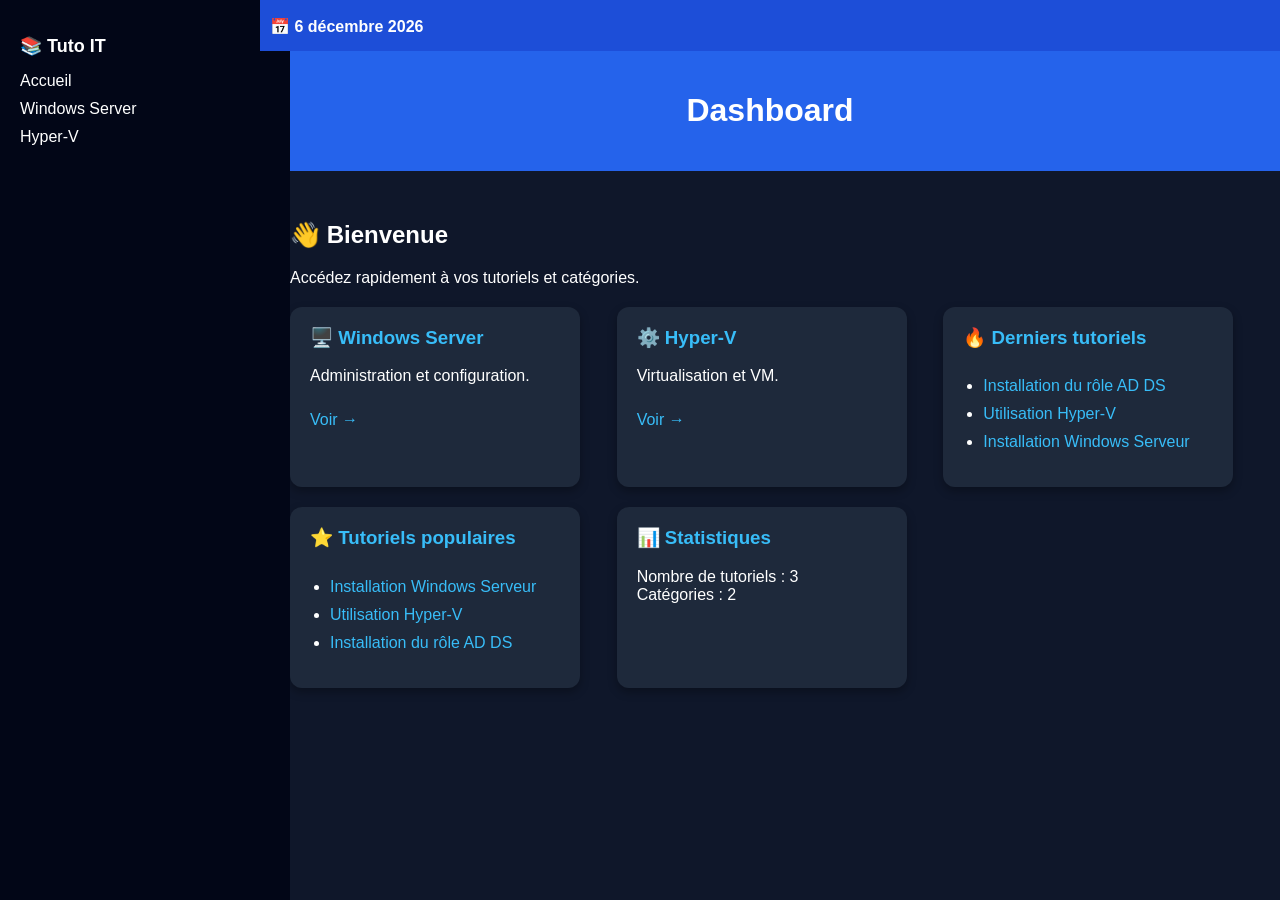
==== index.html @ 831eda67 "Update index.html" ====
<!DOCTYPE html>
<html lang="fr">
<head>
  <meta charset="UTF-8">
  <meta name="viewport" content="width=device-width, initial-scale=1.0">
  <title>Dashboard - Tuto IT</title>
  <link rel="stylesheet" href="style.css">
  <style>
    .dashboard {
      display: grid;
      grid-template-columns: repeat(auto-fit, minmax(250px, 1fr));
      gap: 20px;
      margin-top: 20px;
    }

    .card {
      background: #1e293b;
      padding: 20px;
      border-radius: 12px;
      box-shadow: 0 4px 10px rgba(0,0,0,0.3);
    }

    .card h3 {
      margin-top: 0;
      color: #38bdf8;
    }

    .card a {
      display: inline-block;
      margin-top: 10px;
      color: #38bdf8;
      text-decoration: none;
    }

    ul {
      padding-left: 20px;
    }
  </style>
</head>
<body>

<div class="sidebar">
  <h2>📚 Tuto IT</h2>
  <a href="index.html">Accueil</a>
  <a href="windows-server.html">Windows Server</a>
  <a href="hyper-v.html">Hyper-V</a>
</div>

<div class="main">

  <div class="marquee">
    <span class="date" id="date"></span>
    <p>🚀 Nouveautés : Hyper-V • Windows Server • Debian</p>
  </div>

  <header>
    <h1>Dashboard</h1>
  </header>

  <div class="container">

    <h2>👋 Bienvenue</h2>
    <p>Accédez rapidement à vos tutoriels et catégories.</p>

    <div class="dashboard">

      <div class="card">
        <h3>🖥️ Windows Server</h3>
        <p>Administration et configuration.</p>
        <a href="windows-server.html">Voir →</a>
      </div>

      <div class="card">
        <h3>⚙️ Hyper-V</h3>
        <p>Virtualisation et VM.</p>
        <a href="hyper-v.html">Voir →</a>
      </div>

      <div class="card">
        <h3>🔥 Derniers tutoriels</h3>
        <ul id="latestTutorials"></ul>
      </div>

      <div class="card">
        <h3>⭐ Tutoriels populaires</h3>
        <ul id="popularTutorials"></ul>
      </div>

      <div class="card">
        <h3>📊 Statistiques</h3>
        <p id="stats"></p>
      </div>

    </div>

  </div>

</div>

<script>
// DATE
const dateElement = document.getElementById("date");
const today = new Date();
const formattedDate = today.toLocaleDateString('fr-FR', { day:'numeric', month:'long', year:'numeric' });
dateElement.textContent = "📅 " + formattedDate.charAt(0).toUpperCase() + formattedDate.slice(1);

// BASE DE DONNÉES SIMULÉE DES TUTORIELS
const tutorials = [
  { title: "Installation Windows Serveur", link: "installation-windows-server.html", category: "Windows", views: 120 },
  { title: "Utilisation Hyper-V", link: "hyper-v.html", category: "Virtualisation", views: 95 },
  { title: "Installation du rôle AD DS", link: "installation-ad-ds.html", category: "Windows", views: 10 }
];

// DERNIERS TUTORIELS
const latestList = document.getElementById("latestTutorials");
tutorials.slice().reverse().forEach(tuto => {
  const li = document.createElement("li");
  li.innerHTML = `<a href="${tuto.link}">${tuto.title}</a>`;
  latestList.appendChild(li);
});

// TUTORIELS POPULAIRES
const popularList = document.getElementById("popularTutorials");
tutorials
  .slice()
  .sort((a,b)=>b.views-a.views)
  .forEach(tuto => {
    const li = document.createElement("li");
    li.innerHTML = `<a href="${tuto.link}">${tuto.title}</a>`;
    popularList.appendChild(li);
  });

// STATISTIQUES
const stats = document.getElementById("stats");
const categories = [...new Set(tutorials.map(t => t.category))];
stats.innerHTML = `Nombre de tutoriels : ${tutorials.length}<br>Catégories : ${categories.length}`;
</script>

</body>
</html>
---- style.css ----
body {
  margin: 0;
  font-family: Arial;
  background-color: #0f172a;
  color: white;
}

header {
  background: #2563eb;
  padding: 20px;
  text-align: center;
}

nav {
  background: #020617;
  padding: 10px;
  text-align: center;
}

nav a {
  color: white;
  margin: 0 10px;
  text-decoration: none;
}

.container {
  padding: 30px;
}

.card {
  background: #1e293b;
  padding: 20px;
  border-radius: 10px;
  width: 250px;
}

a {
  color: #38bdf8;
}
body {
  margin: 0;
  font-family: Arial;
  background-color: #0f172a;
  color: white;
  display: flex;
}

/* SIDEBAR */
.sidebar {
  width: 250px;
  background: #020617;
  height: 100vh;
  padding: 20px;
  position: fixed;
}

.sidebar h2 {
  font-size: 18px;
}

.sidebar a {
  display: block;
  color: white;
  text-decoration: none;
  margin: 10px 0;
}

.sidebar a:hover {
  color: #38bdf8;
}

/* CONTENU */
.main {
  margin-left: 260px;
  width: 100%;
}

/* HEADER */
header {
  background: #2563eb;
  padding: 20px;
  text-align: center;
}

/* MARQUEE */
.marquee {
  position: relative;
  background-color: #1d4ed8;
  overflow: hidden;
  white-space: nowrap;
  padding-left: 160px;
}

.date {
  position: absolute;
  left: 10px;
  top: 50%;
  transform: translateY(-50%);
  font-weight: bold;
}

.marquee p {
  display: inline-block;
  padding-left: 100%;
  animation: scroll 15s linear infinite;
}

@keyframes scroll {
  0% { transform: translateX(0); }
  100% { transform: translateX(-100%); }
}

/* CONTENU */
.container {
  padding: 30px;
}

/* RECHERCHE */
.search {
  width: 90%;
  padding: 10px;
  margin-bottom: 20px;
  border-radius: 8px;
  border: none;
}
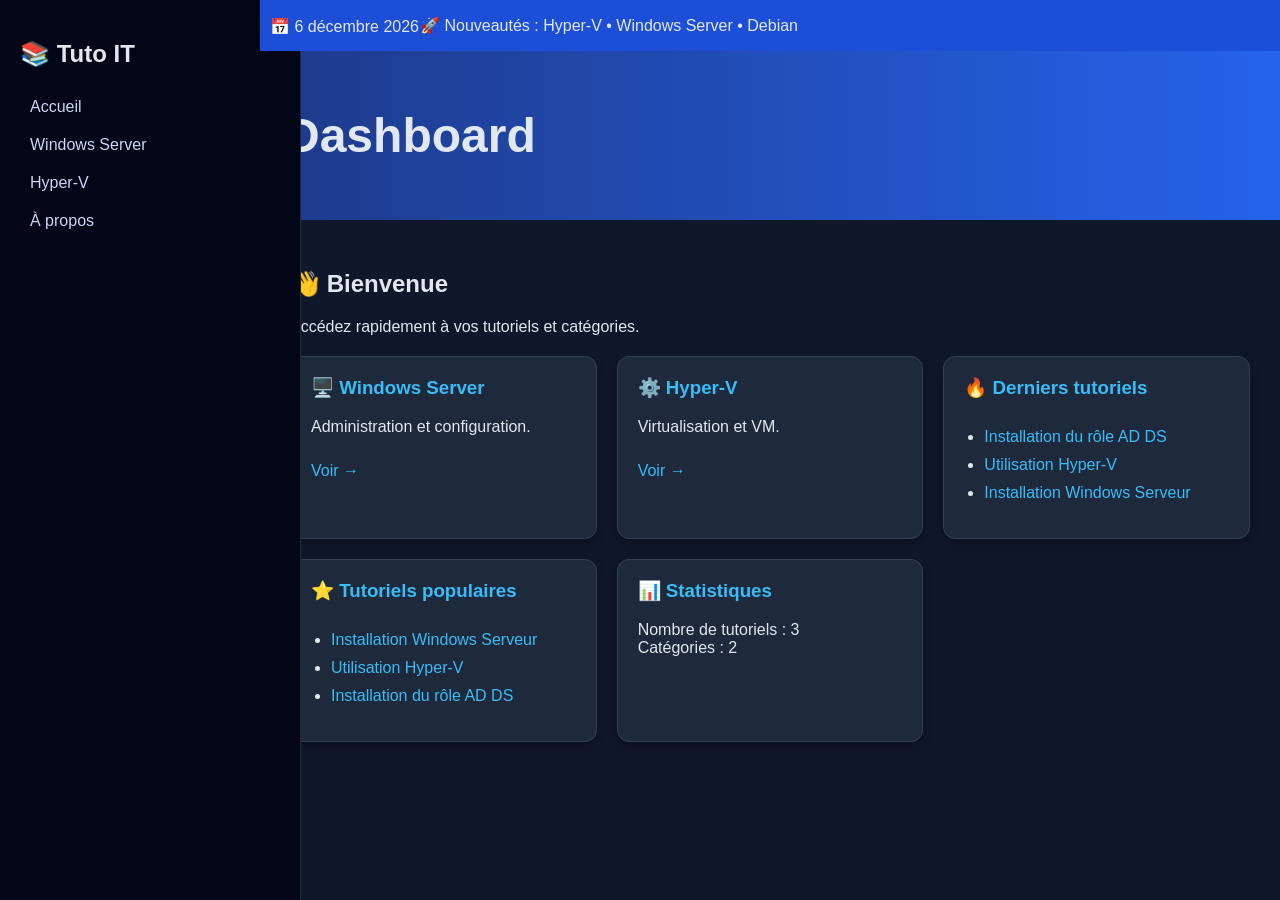
==== commit 15ff9132: "Update index.html" ====
--- a/index.html
+++ b/index.html
@@ -44,6 +44,7 @@
   <a href="index.html">Accueil</a>
   <a href="windows-server.html">Windows Server</a>
   <a href="hyper-v.html">Hyper-V</a>
+  <a href="about.html">À propos</a>
 </div>
 
 <div class="main">
--- a/style.css
+++ b/style.css
@@ -1,75 +1,40 @@
 body {
   margin: 0;
-  font-family: Arial;
+  font-family: "Segoe UI", Arial, sans-serif;
   background-color: #0f172a;
-  color: white;
-}
-
-header {
-  background: #2563eb;
-  padding: 20px;
-  text-align: center;
-}
-
-nav {
-  background: #020617;
-  padding: 10px;
-  text-align: center;
-}
-
-nav a {
-  color: white;
-  margin: 0 10px;
-  text-decoration: none;
-}
-
-.container {
-  padding: 30px;
-}
-
-.card {
-  background: #1e293b;
-  padding: 20px;
-  border-radius: 10px;
-  width: 250px;
-}
-
-a {
-  color: #38bdf8;
-}
-body {
-  margin: 0;
-  font-family: Arial;
-  background-color: #0f172a;
-  color: white;
+  color: #e2e8f0;
   display: flex;
 }
 
 /* SIDEBAR */
 .sidebar {
-  width: 250px;
+  width: 260px;
   background: #020617;
   height: 100vh;
   padding: 20px;
   position: fixed;
+  border-right: 1px solid #1e293b;
 }
 
 .sidebar h2 {
-  font-size: 18px;
+  margin-bottom: 20px;
 }
 
 .sidebar a {
   display: block;
-  color: white;
+  padding: 10px;
+  border-radius: 8px;
+  color: #cbd5f5;
   text-decoration: none;
-  margin: 10px 0;
+  transition: 0.2s;
 }
 
 .sidebar a:hover {
+  background: #1e293b;
   color: #38bdf8;
 }
 
-/* CONTENU */
+/* MAIN */
 .main {
   margin-left: 260px;
   width: 100%;
@@ -77,18 +42,28 @@
 
 /* HEADER */
 header {
-  background: #2563eb;
-  padding: 20px;
-  text-align: center;
+  background: linear-gradient(90deg, #1e3a8a, #2563eb);
+  padding: 25px;
+  font-size: 1.5rem;
+  font-weight: bold;
 }
 
 /* MARQUEE */
 .marquee {
   position: relative;
-  background-color: #1d4ed8;
+  background: #1d4ed8;
+  padding-left: 160px;
   overflow: hidden;
+}
+
+.marquee p {
+  animation: scroll 15s linear infinite;
   white-space: nowrap;
-  padding-left: 160px;
+}
+
+@keyframes scroll {
+  0% { transform: translateX(100%); }
+  100% { transform: translateX(-100%); }
 }
 
 .date {
@@ -96,18 +71,6 @@
   left: 10px;
   top: 50%;
   transform: translateY(-50%);
-  font-weight: bold;
-}
-
-.marquee p {
-  display: inline-block;
-  padding-left: 100%;
-  animation: scroll 15s linear infinite;
-}
-
-@keyframes scroll {
-  0% { transform: translateX(0); }
-  100% { transform: translateX(-100%); }
 }
 
 /* CONTENU */
@@ -115,11 +78,55 @@
   padding: 30px;
 }
 
+/* CARDS DASHBOARD */
+.dashboard {
+  display: grid;
+  grid-template-columns: repeat(auto-fit, minmax(250px, 1fr));
+  gap: 20px;
+}
+
+.card {
+  background: #1e293b;
+  padding: 20px;
+  border-radius: 16px;
+  transition: 0.3s;
+  border: 1px solid #334155;
+}
+
+.card:hover {
+  transform: translateY(-5px);
+  border-color: #38bdf8;
+}
+
+/* ARTICLES */
+article {
+  background: #1e293b;
+  padding: 20px;
+  border-radius: 12px;
+  margin-bottom: 20px;
+  border-left: 5px solid #38bdf8;
+}
+
+/* BOUTONS */
+button {
+  background: #2563eb;
+  border: none;
+  padding: 10px 15px;
+  border-radius: 8px;
+  color: white;
+  cursor: pointer;
+  transition: 0.3s;
+}
+
+button:hover {
+  background: #1e40af;
+}
+
 /* RECHERCHE */
-.search {
+input {
   width: 90%;
   padding: 10px;
-  margin-bottom: 20px;
   border-radius: 8px;
   border: none;
+  margin-bottom: 10px;
 }
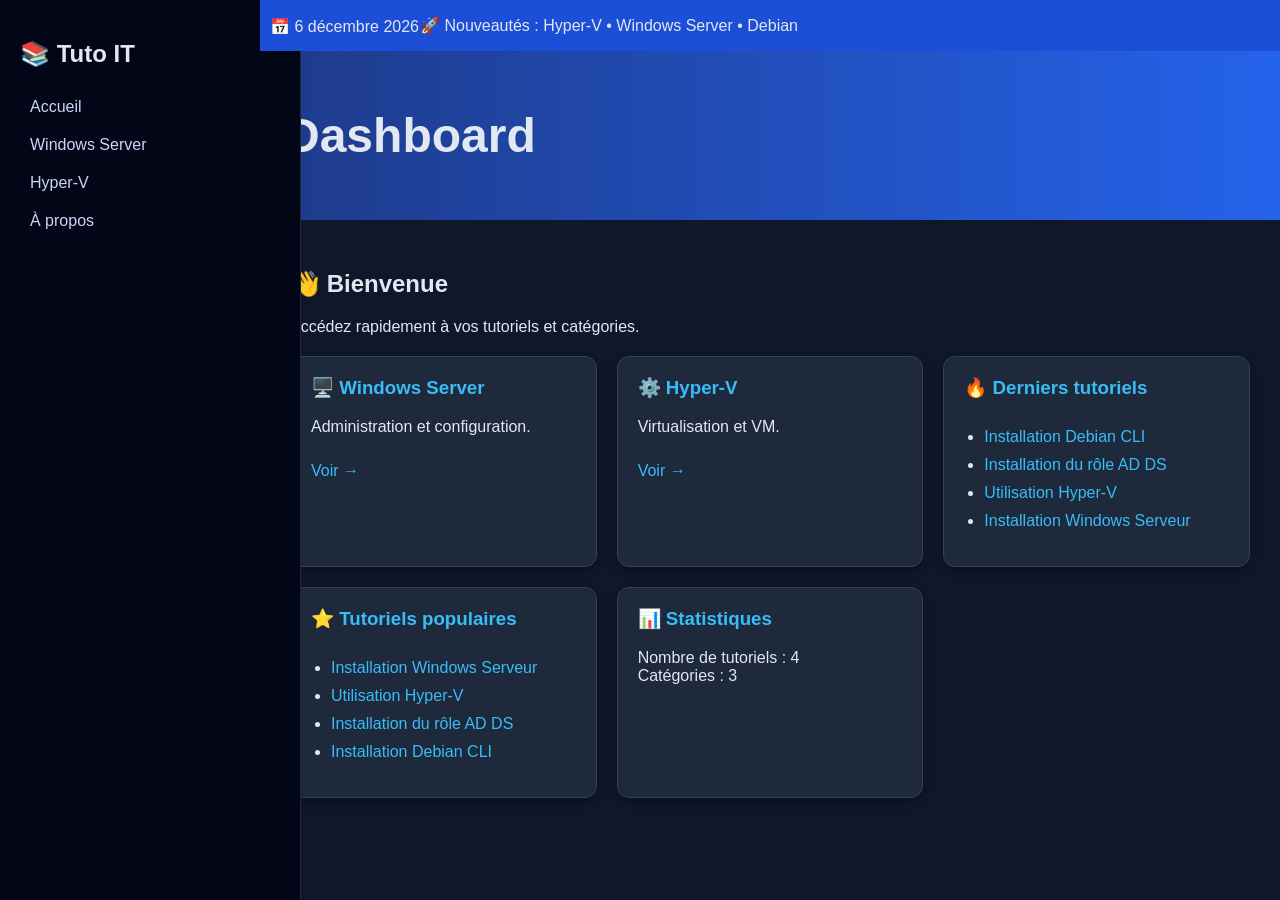
==== commit 2b197737: "Update index.html" ====
--- a/index.html
+++ b/index.html
@@ -109,7 +109,8 @@
 const tutorials = [
   { title: "Installation Windows Serveur", link: "installation-windows-server.html", category: "Windows", views: 120 },
   { title: "Utilisation Hyper-V", link: "hyper-v.html", category: "Virtualisation", views: 95 },
-  { title: "Installation du rôle AD DS", link: "installation-ad-ds.html", category: "Windows", views: 10 }
+  { title: "Installation du rôle AD DS", link: "installation-ad-ds.html", category: "Windows", views: 10 },
+  { title: "Installation Debian CLI", link: "installation-debian-cli.html", category: "Linux", views: 0 }
 ];
 
 // DERNIERS TUTORIELS
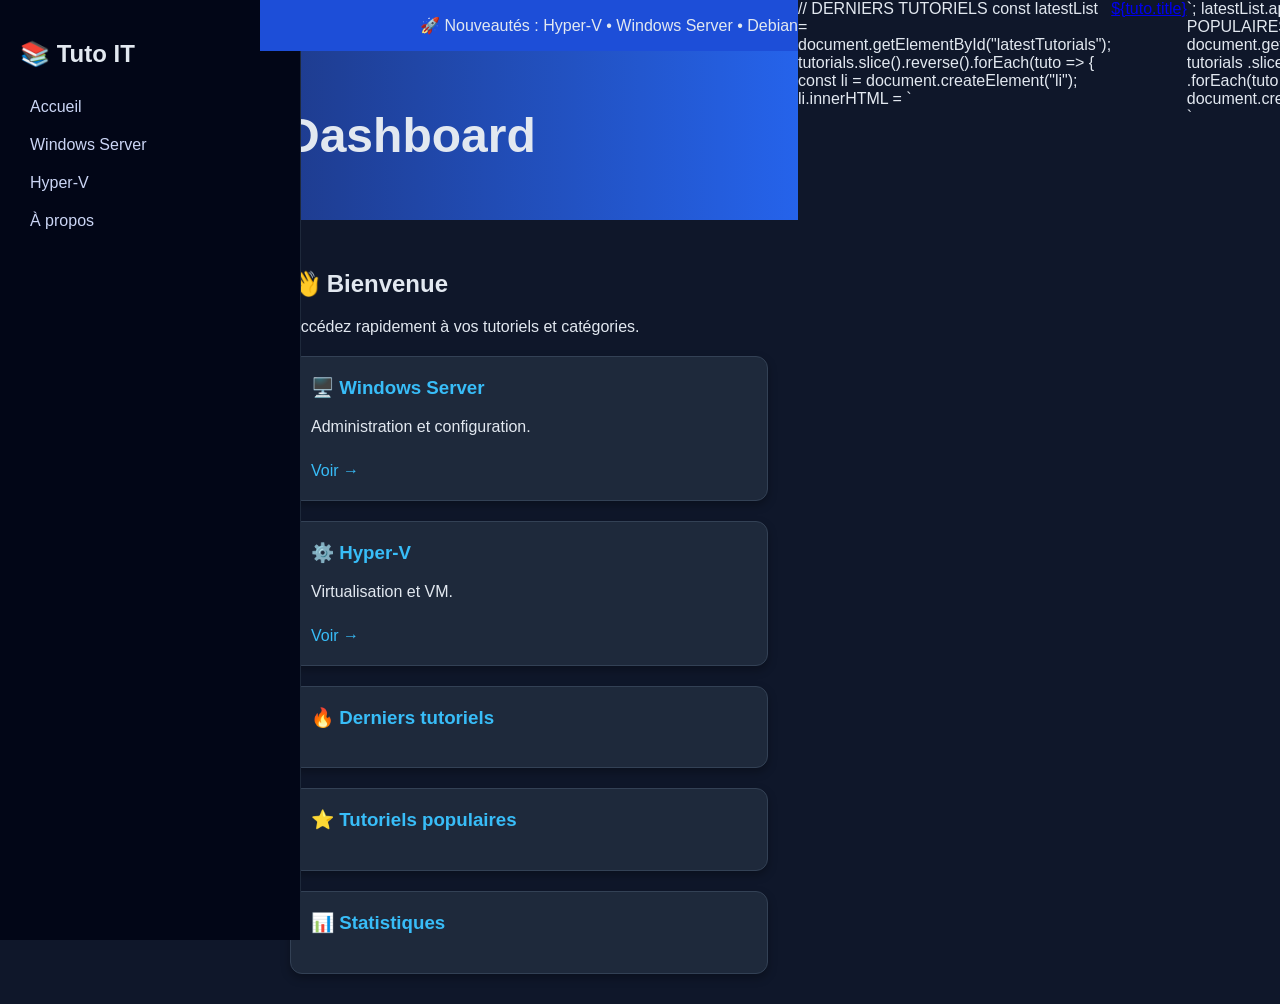
==== commit 5c7ca69b: "Update index.html" ====
--- a/index.html
+++ b/index.html
@@ -105,13 +105,26 @@
 const formattedDate = today.toLocaleDateString('fr-FR', { day:'numeric', month:'long', year:'numeric' });
 dateElement.textContent = "📅 " + formattedDate.charAt(0).toUpperCase() + formattedDate.slice(1);
 
-// BASE DE DONNÉES SIMULÉE DES TUTORIELS
+<script>
+// Base de données globale des tutoriels
 const tutorials = [
-  { title: "Installation Windows Serveur", link: "installation-windows-server.html", category: "Windows", views: 120 },
-  { title: "Utilisation Hyper-V", link: "hyper-v.html", category: "Virtualisation", views: 95 },
-  { title: "Installation du rôle AD DS", link: "installation-ad-ds.html", category: "Windows", views: 10 },
-  { title: "Installation Debian CLI", link: "installation-debian-cli.html", category: "Linux", views: 0 }
+  { title: "Installation Windows Serveur", link: "installation-windows-server.html", category: "Windows", views: 10 },
+  { title: "Installation du rôle AD DS", link: "installation-ad-ds.html", category: "Windows", views: 5 },
+  { title: "Utilisation Hyper-V", link: "hyper-v.html", category: "Virtualisation", views: 3 },
+  { title: "Installation Debian CLI", link: "installation-debian-cli.html", category: "Linux", views: 0 } // nouveau
 ];
+
+// Affichage dans le dashboard
+const dashboard = document.getElementById("dashboardList");
+tutorials.forEach(t => {
+  const card = document.createElement("div");
+  card.className = "card";
+  card.innerHTML = `<h3>${t.title}</h3>
+                    <p class="muted">${t.category}</p>
+                    <a href="${t.link}">Voir le tutoriel ➡</a>`;
+  dashboard.appendChild(card);
+});
+</script>
 
 // DERNIERS TUTORIELS
 const latestList = document.getElementById("latestTutorials");
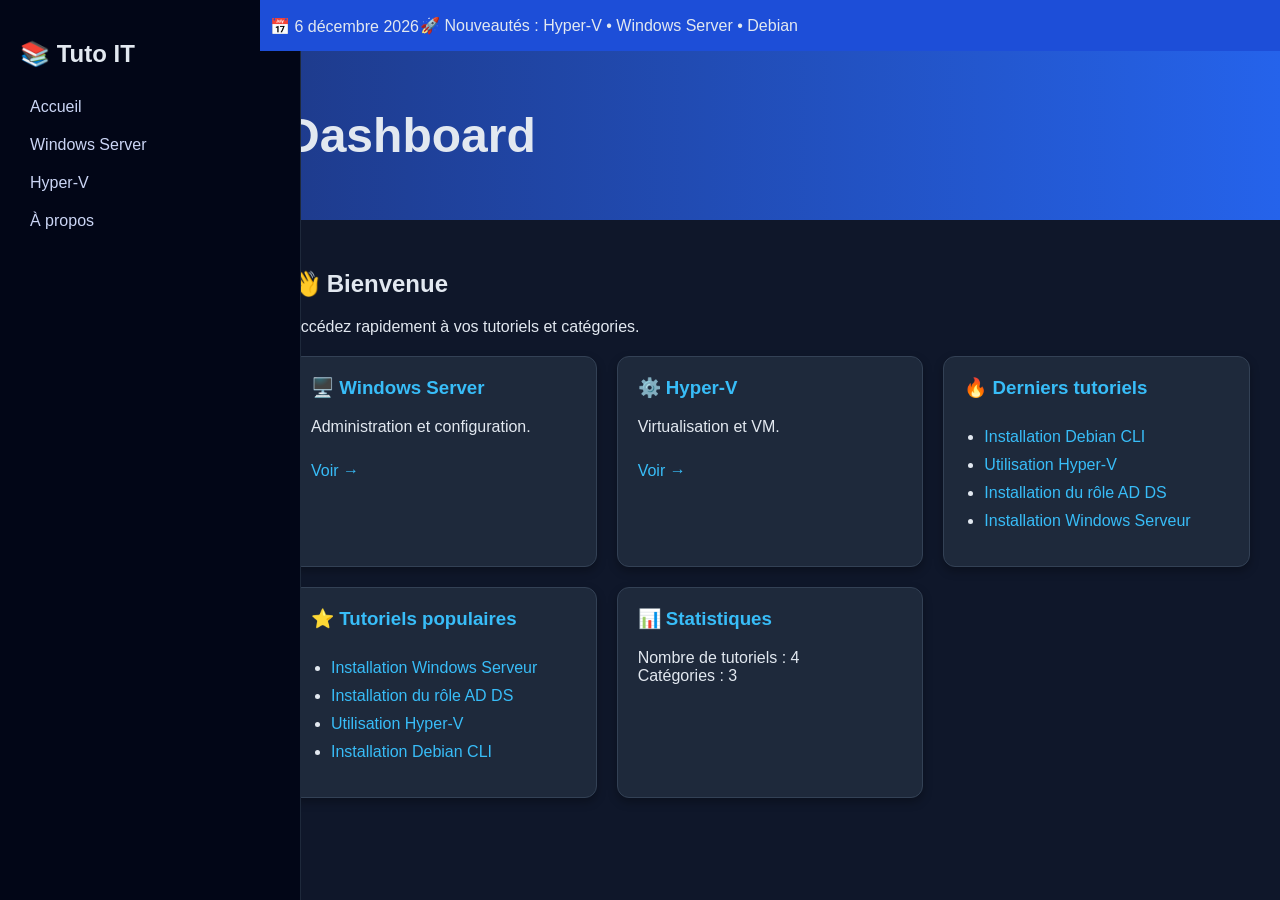
==== commit ce0d7ba3: "Update index.html" ====
--- a/index.html
+++ b/index.html
@@ -104,27 +104,14 @@
 const today = new Date();
 const formattedDate = today.toLocaleDateString('fr-FR', { day:'numeric', month:'long', year:'numeric' });
 dateElement.textContent = "📅 " + formattedDate.charAt(0).toUpperCase() + formattedDate.slice(1);
-
-<script>
 // Base de données globale des tutoriels
 const tutorials = [
   { title: "Installation Windows Serveur", link: "installation-windows-server.html", category: "Windows", views: 10 },
   { title: "Installation du rôle AD DS", link: "installation-ad-ds.html", category: "Windows", views: 5 },
   { title: "Utilisation Hyper-V", link: "hyper-v.html", category: "Virtualisation", views: 3 },
-  { title: "Installation Debian CLI", link: "installation-debian-cli.html", category: "Linux", views: 0 } // nouveau
+  { title: "Installation Debian CLI", link: "installation-debian-cli.html", category: "Linux", views: 0 }
 ];
 
-// Affichage dans le dashboard
-const dashboard = document.getElementById("dashboardList");
-tutorials.forEach(t => {
-  const card = document.createElement("div");
-  card.className = "card";
-  card.innerHTML = `<h3>${t.title}</h3>
-                    <p class="muted">${t.category}</p>
-                    <a href="${t.link}">Voir le tutoriel ➡</a>`;
-  dashboard.appendChild(card);
-});
-</script>
 
 // DERNIERS TUTORIELS
 const latestList = document.getElementById("latestTutorials");
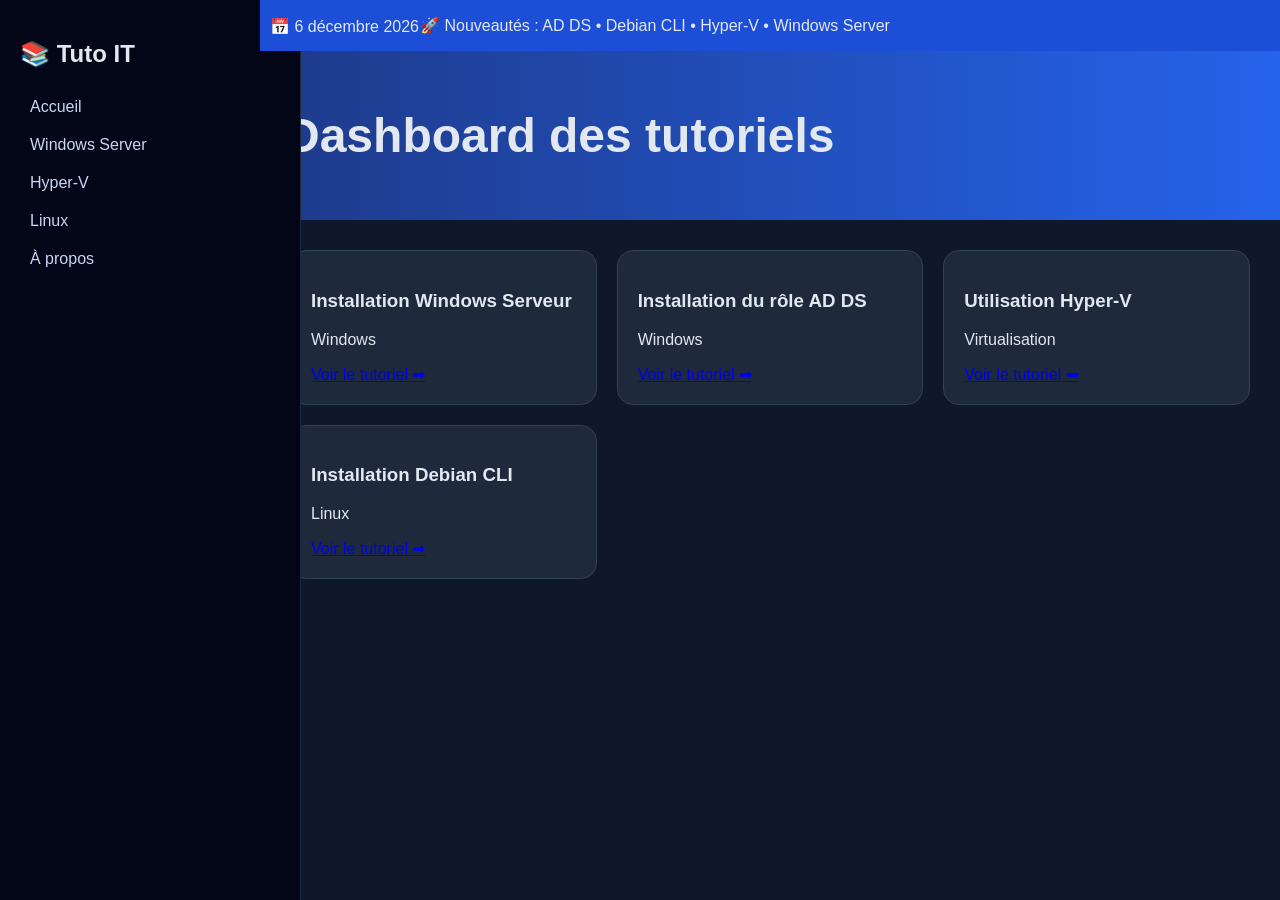
==== commit 48047bbe: "Update index.html" ====
--- a/index.html
+++ b/index.html
@@ -3,39 +3,8 @@
 <head>
   <meta charset="UTF-8">
   <meta name="viewport" content="width=device-width, initial-scale=1.0">
-  <title>Dashboard - Tuto IT</title>
+  <title>Tuto IT - Dashboard</title>
   <link rel="stylesheet" href="style.css">
-  <style>
-    .dashboard {
-      display: grid;
-      grid-template-columns: repeat(auto-fit, minmax(250px, 1fr));
-      gap: 20px;
-      margin-top: 20px;
-    }
-
-    .card {
-      background: #1e293b;
-      padding: 20px;
-      border-radius: 12px;
-      box-shadow: 0 4px 10px rgba(0,0,0,0.3);
-    }
-
-    .card h3 {
-      margin-top: 0;
-      color: #38bdf8;
-    }
-
-    .card a {
-      display: inline-block;
-      margin-top: 10px;
-      color: #38bdf8;
-      text-decoration: none;
-    }
-
-    ul {
-      padding-left: 20px;
-    }
-  </style>
 </head>
 <body>
 
@@ -44,67 +13,32 @@
   <a href="index.html">Accueil</a>
   <a href="windows-server.html">Windows Server</a>
   <a href="hyper-v.html">Hyper-V</a>
+  <a href="linux.html">Linux</a>
   <a href="about.html">À propos</a>
 </div>
 
 <div class="main">
-
   <div class="marquee">
     <span class="date" id="date"></span>
-    <p>🚀 Nouveautés : Hyper-V • Windows Server • Debian</p>
+    <p>🚀 Nouveautés : AD DS • Debian CLI • Hyper-V • Windows Server</p>
   </div>
 
   <header>
-    <h1>Dashboard</h1>
+    <h1>Dashboard des tutoriels</h1>
   </header>
 
-  <div class="container">
-
-    <h2>👋 Bienvenue</h2>
-    <p>Accédez rapidement à vos tutoriels et catégories.</p>
-
-    <div class="dashboard">
-
-      <div class="card">
-        <h3>🖥️ Windows Server</h3>
-        <p>Administration et configuration.</p>
-        <a href="windows-server.html">Voir →</a>
-      </div>
-
-      <div class="card">
-        <h3>⚙️ Hyper-V</h3>
-        <p>Virtualisation et VM.</p>
-        <a href="hyper-v.html">Voir →</a>
-      </div>
-
-      <div class="card">
-        <h3>🔥 Derniers tutoriels</h3>
-        <ul id="latestTutorials"></ul>
-      </div>
-
-      <div class="card">
-        <h3>⭐ Tutoriels populaires</h3>
-        <ul id="popularTutorials"></ul>
-      </div>
-
-      <div class="card">
-        <h3>📊 Statistiques</h3>
-        <p id="stats"></p>
-      </div>
-
-    </div>
-
+  <div class="container dashboard" id="dashboardList">
+    <!-- Les cartes des tutoriels seront générées automatiquement ici -->
   </div>
-
 </div>
 
 <script>
-// DATE
+// DATE AUTOMATIQUE
 const dateElement = document.getElementById("date");
 const today = new Date();
-const formattedDate = today.toLocaleDateString('fr-FR', { day:'numeric', month:'long', year:'numeric' });
-dateElement.textContent = "📅 " + formattedDate.charAt(0).toUpperCase() + formattedDate.slice(1);
-// Base de données globale des tutoriels
+dateElement.textContent = "📅 " + today.toLocaleDateString('fr-FR', { day:'numeric', month:'long', year:'numeric' });
+
+// BASE DE DONNÉES DES TUTORIELS
 const tutorials = [
   { title: "Installation Windows Serveur", link: "installation-windows-server.html", category: "Windows", views: 10 },
   { title: "Installation du rôle AD DS", link: "installation-ad-ds.html", category: "Windows", views: 5 },
@@ -112,30 +46,16 @@
   { title: "Installation Debian CLI", link: "installation-debian-cli.html", category: "Linux", views: 0 }
 ];
 
-
-// DERNIERS TUTORIELS
-const latestList = document.getElementById("latestTutorials");
-tutorials.slice().reverse().forEach(tuto => {
-  const li = document.createElement("li");
-  li.innerHTML = `<a href="${tuto.link}">${tuto.title}</a>`;
-  latestList.appendChild(li);
+// GENERATION AUTOMATIQUE DES CARTES
+const dashboard = document.getElementById("dashboardList");
+tutorials.forEach(t => {
+  const card = document.createElement("div");
+  card.className = "card";
+  card.innerHTML = `<h3>${t.title}</h3>
+                    <p class="muted">${t.category}</p>
+                    <a href="${t.link}">Voir le tutoriel ➡</a>`;
+  dashboard.appendChild(card);
 });
-
-// TUTORIELS POPULAIRES
-const popularList = document.getElementById("popularTutorials");
-tutorials
-  .slice()
-  .sort((a,b)=>b.views-a.views)
-  .forEach(tuto => {
-    const li = document.createElement("li");
-    li.innerHTML = `<a href="${tuto.link}">${tuto.title}</a>`;
-    popularList.appendChild(li);
-  });
-
-// STATISTIQUES
-const stats = document.getElementById("stats");
-const categories = [...new Set(tutorials.map(t => t.category))];
-stats.innerHTML = `Nombre de tutoriels : ${tutorials.length}<br>Catégories : ${categories.length}`;
 </script>
 
 </body>
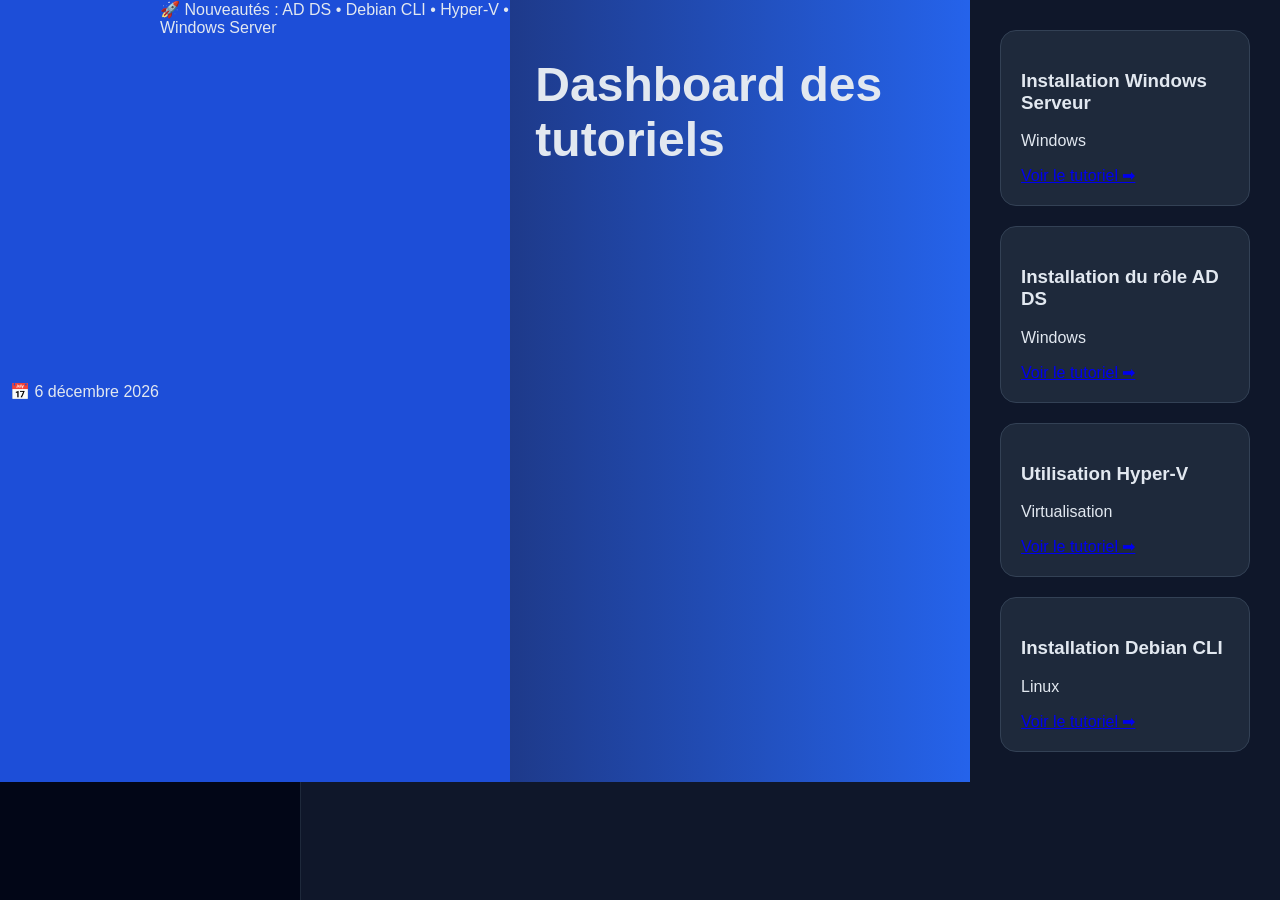
==== commit fc1c4408: "Update index.html" ====
--- a/index.html
+++ b/index.html
@@ -17,11 +17,12 @@
   <a href="about.html">À propos</a>
 </div>
 
-<div class="main">
-  <div class="marquee">
-    <span class="date" id="date"></span>
-    <p>🚀 Nouveautés : AD DS • Debian CLI • Hyper-V • Windows Server</p>
+<div class="marquee">
+  <span class="date" id="date"></span>
+  <div class="marquee-text">
+    🚀 Nouveautés : AD DS • Debian CLI • Hyper-V • Windows Server
   </div>
+</div>
 
   <header>
     <h1>Dashboard des tutoriels</h1>
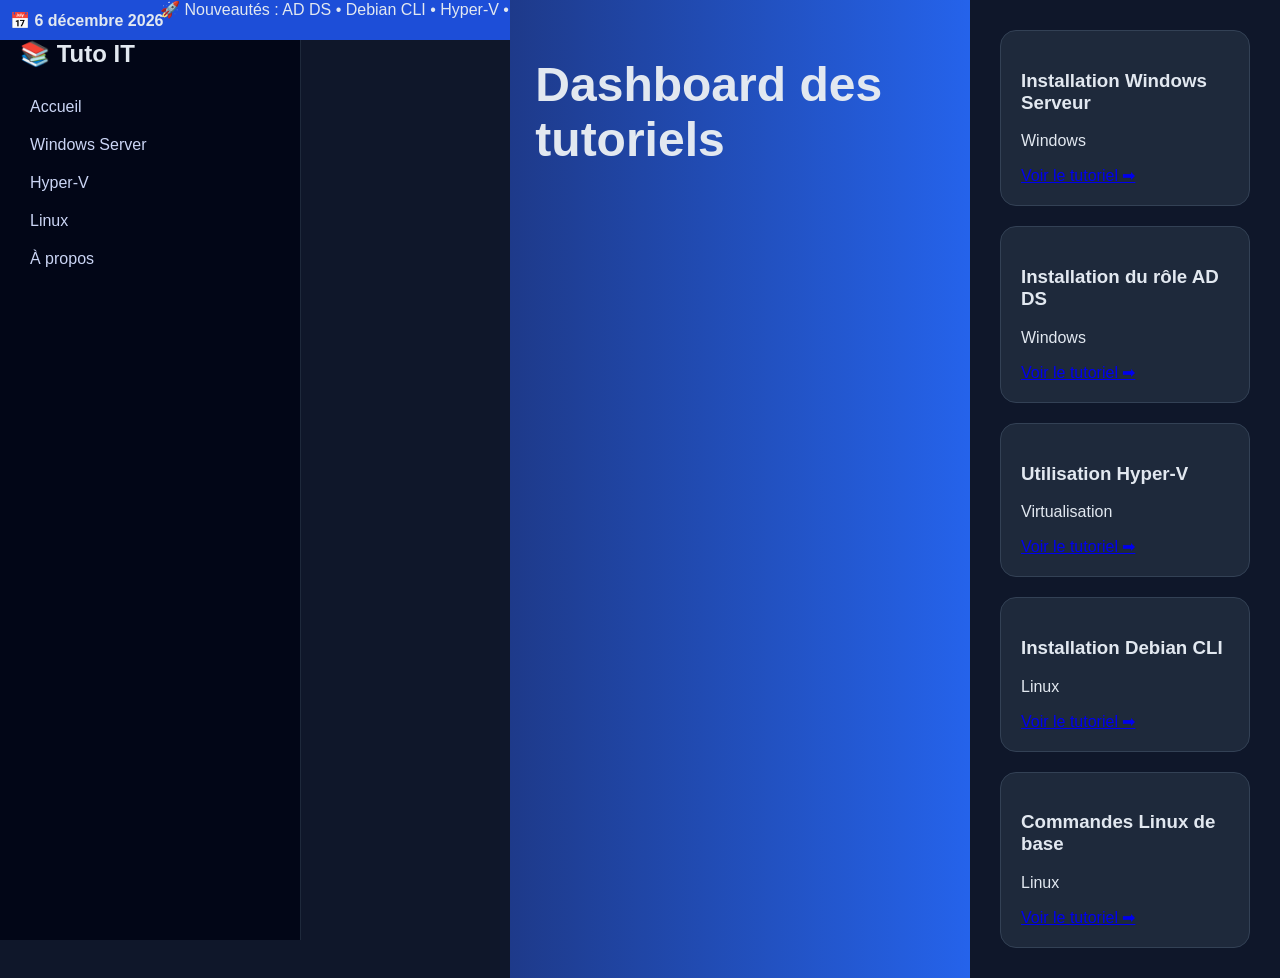
==== commit 32a496d0: "Update index.html" ====
--- a/index.html
+++ b/index.html
@@ -44,7 +44,8 @@
   { title: "Installation Windows Serveur", link: "installation-windows-server.html", category: "Windows", views: 10 },
   { title: "Installation du rôle AD DS", link: "installation-ad-ds.html", category: "Windows", views: 5 },
   { title: "Utilisation Hyper-V", link: "hyper-v.html", category: "Virtualisation", views: 3 },
-  { title: "Installation Debian CLI", link: "installation-debian-cli.html", category: "Linux", views: 0 }
+  { title: "Installation Debian CLI", link: "installation-debian-cli.html", category: "Linux", views: 0 },
+  { title: "Commandes Linux de base", link: "commandes-linux.html", category: "Linux", views: 0 }
 ];
 
 // GENERATION AUTOMATIQUE DES CARTES
--- a/style.css
+++ b/style.css
@@ -54,23 +54,27 @@
   background: #1d4ed8;
   padding-left: 160px;
   overflow: hidden;
+  height: 40px; /* ajuste selon ta taille */
 }
 
-.marquee p {
+.marquee .date {
+  position: absolute;
+  left: 10px;
+  top: 50%;
+  transform: translateY(-50%);
+  z-index: 10;  /* priorité au-dessus du texte */
+  font-weight: bold;
+}
+
+.marquee-text {
+  white-space: nowrap;
+  display: inline-block;
   animation: scroll 15s linear infinite;
-  white-space: nowrap;
 }
 
 @keyframes scroll {
   0% { transform: translateX(100%); }
   100% { transform: translateX(-100%); }
-}
-
-.date {
-  position: absolute;
-  left: 10px;
-  top: 50%;
-  transform: translateY(-50%);
 }
 
 /* CONTENU */
